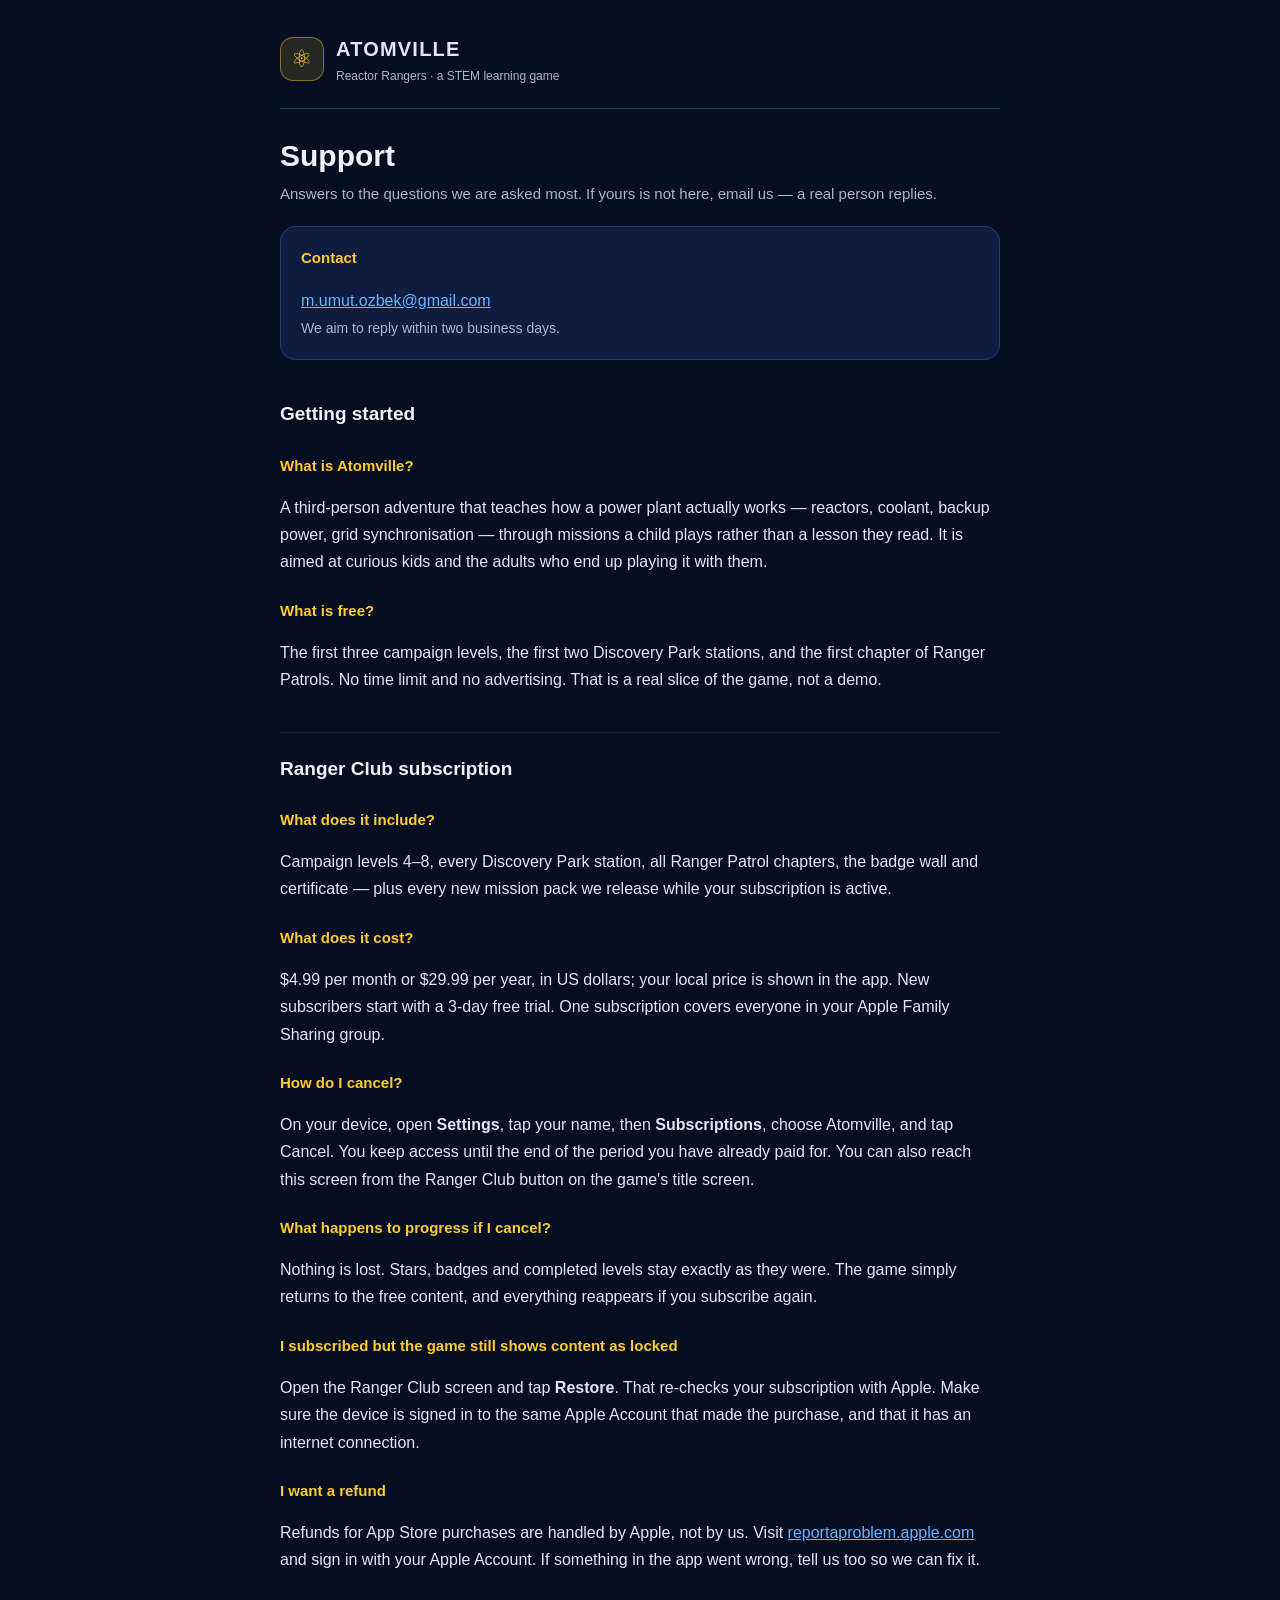
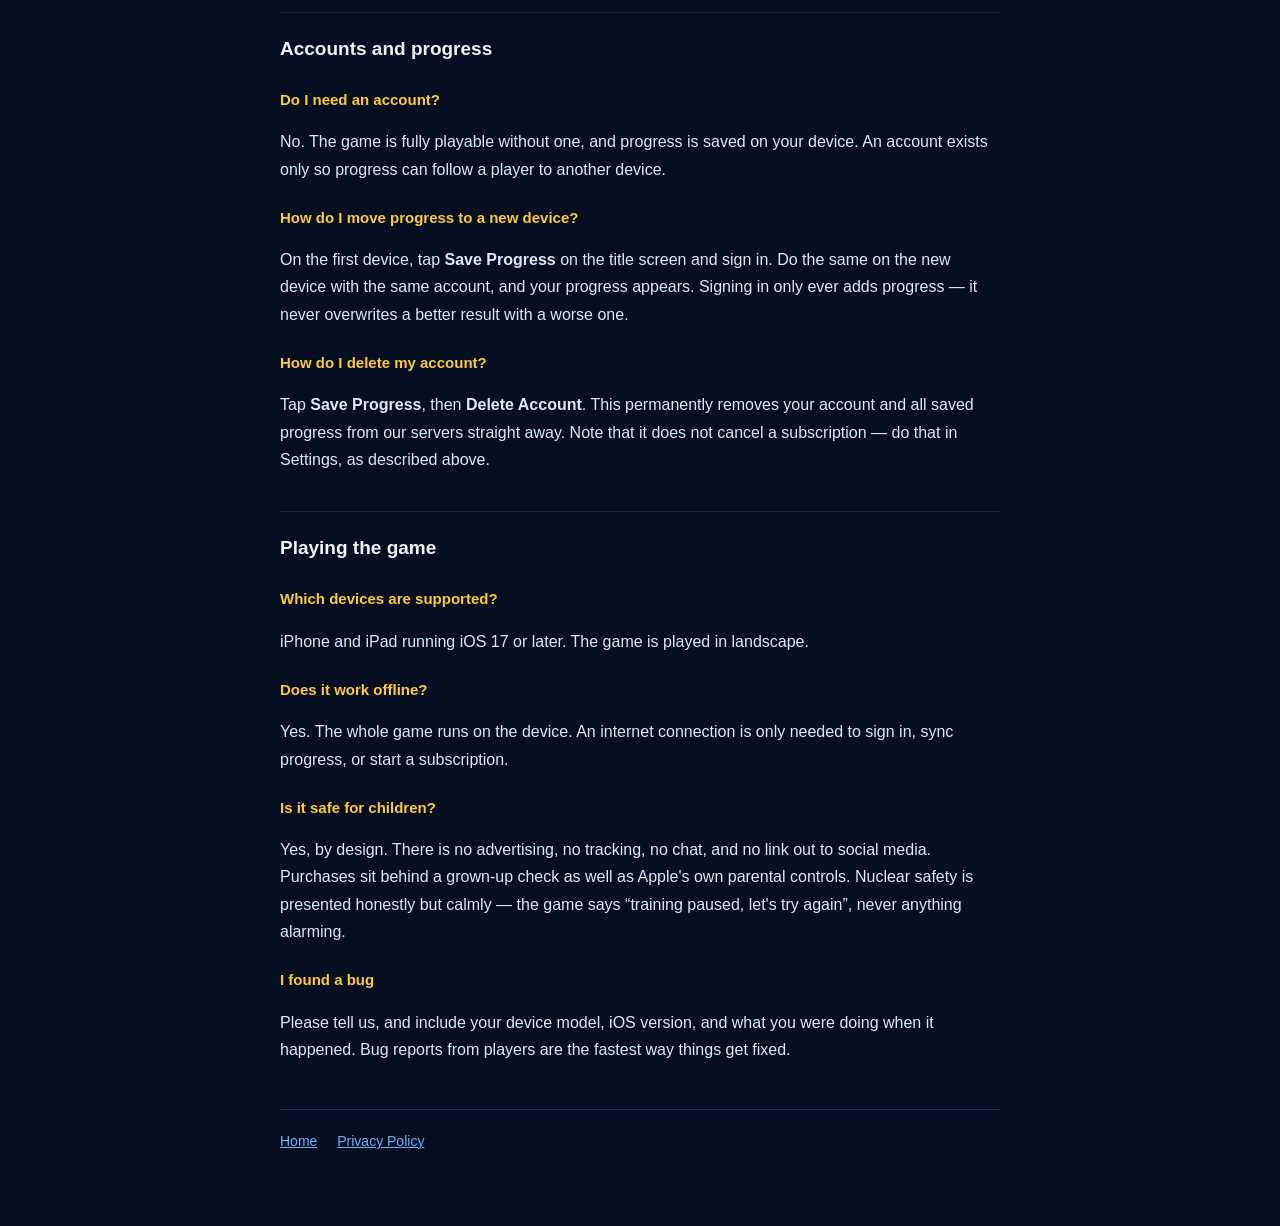
==== support.html @ 27e3f2eb "Add Atomville privacy policy and support pages Static site backing the App Store privacy policy URL " ====
<!DOCTYPE html>
<html lang="en">
<head>
<meta charset="utf-8">
<meta name="viewport" content="width=device-width, initial-scale=1">
<title>Support — Atomville</title>
<link rel="stylesheet" href="style.css">
</head>
<body>
<div class="wrap">

<header class="site">
  <div class="badge">&#9883;</div>
  <p class="brand">ATOMVILLE<small>Reactor Rangers &middot; a STEM learning game</small></p>
</header>

<h1>Support</h1>
<p class="lede">Answers to the questions we are asked most. If yours is not here, email us — a real person replies.</p>

<div class="card">
  <h3>Contact</h3>
  <p style="margin-bottom:0"><a href="mailto:m.umut.ozbek@gmail.com">m.umut.ozbek@gmail.com</a><br>
  <span class="note">We aim to reply within two business days.</span></p>
</div>

<h2>Getting started</h2>

<h3>What is Atomville?</h3>
<p>A third-person adventure that teaches how a power plant actually works —
reactors, coolant, backup power, grid synchronisation — through missions a child
plays rather than a lesson they read. It is aimed at curious kids and the adults
who end up playing it with them.</p>

<h3>What is free?</h3>
<p>The first three campaign levels, the first two Discovery Park stations, and
the first chapter of Ranger Patrols. No time limit and no advertising. That is a
real slice of the game, not a demo.</p>

<h2>Ranger Club subscription</h2>

<h3>What does it include?</h3>
<p>Campaign levels 4&ndash;8, every Discovery Park station, all Ranger Patrol
chapters, the badge wall and certificate — plus every new mission pack we
release while your subscription is active.</p>

<h3>What does it cost?</h3>
<p>$4.99 per month or $29.99 per year, in US dollars; your local price is shown
in the app. New subscribers start with a 3-day free trial. One subscription
covers everyone in your Apple Family Sharing group.</p>

<h3>How do I cancel?</h3>
<p>On your device, open <strong>Settings</strong>, tap your name, then
<strong>Subscriptions</strong>, choose Atomville, and tap Cancel. You keep access
until the end of the period you have already paid for. You can also reach this
screen from the Ranger Club button on the game's title screen.</p>

<h3>What happens to progress if I cancel?</h3>
<p>Nothing is lost. Stars, badges and completed levels stay exactly as they were.
The game simply returns to the free content, and everything reappears if you
subscribe again.</p>

<h3>I subscribed but the game still shows content as locked</h3>
<p>Open the Ranger Club screen and tap <strong>Restore</strong>. That re-checks
your subscription with Apple. Make sure the device is signed in to the same Apple
Account that made the purchase, and that it has an internet connection.</p>

<h3>I want a refund</h3>
<p>Refunds for App Store purchases are handled by Apple, not by us. Visit
<a href="https://reportaproblem.apple.com">reportaproblem.apple.com</a> and sign
in with your Apple Account. If something in the app went wrong, tell us too so we
can fix it.</p>

<h2>Accounts and progress</h2>

<h3>Do I need an account?</h3>
<p>No. The game is fully playable without one, and progress is saved on your
device. An account exists only so progress can follow a player to another
device.</p>

<h3>How do I move progress to a new device?</h3>
<p>On the first device, tap <strong>Save Progress</strong> on the title screen and
sign in. Do the same on the new device with the same account, and your progress
appears. Signing in only ever adds progress — it never overwrites a better result
with a worse one.</p>

<h3>How do I delete my account?</h3>
<p>Tap <strong>Save Progress</strong>, then <strong>Delete Account</strong>. This
permanently removes your account and all saved progress from our servers straight
away. Note that it does not cancel a subscription — do that in Settings, as
described above.</p>

<h2>Playing the game</h2>

<h3>Which devices are supported?</h3>
<p>iPhone and iPad running iOS 17 or later. The game is played in landscape.</p>

<h3>Does it work offline?</h3>
<p>Yes. The whole game runs on the device. An internet connection is only needed
to sign in, sync progress, or start a subscription.</p>

<h3>Is it safe for children?</h3>
<p>Yes, by design. There is no advertising, no tracking, no chat, and no link out
to social media. Purchases sit behind a grown-up check as well as Apple's own
parental controls. Nuclear safety is presented honestly but calmly — the game
says &ldquo;training paused, let's try again&rdquo;, never anything alarming.</p>

<h3>I found a bug</h3>
<p>Please tell us, and include your device model, iOS version, and what you were
doing when it happened. Bug reports from players are the fastest way things get
fixed.</p>

<footer>
  <a href="index.html">Home</a>
  <a href="privacy.html">Privacy Policy</a>
</footer>

</div>
</body>
</html>
---- style.css ----
:root {
  --navy: #091533;
  --navy-deep: #060e22;
  --panel: #0e1c3f;
  --stroke: rgba(52, 166, 250, 0.28);
  --gold: #ffcc30;
  --bolt: #2189f5;
  --text: #eef3fb;
  --muted: #a8b6d1;
}

* { box-sizing: border-box; }

body {
  margin: 0;
  background: var(--navy-deep);
  color: var(--text);
  font: 16px/1.7 -apple-system, BlinkMacSystemFont, "Segoe UI", Roboto, sans-serif;
  -webkit-text-size-adjust: 100%;
}

.wrap { max-width: 760px; margin: 0 auto; padding: 32px 20px 72px; }

header.site {
  display: flex; align-items: center; gap: 12px;
  padding-bottom: 22px; margin-bottom: 28px;
  border-bottom: 1px solid var(--stroke);
}
.badge {
  width: 44px; height: 44px; flex: none;
  display: grid; place-items: center;
  border-radius: 13px;
  background: rgba(255, 204, 48, 0.13);
  border: 1px solid rgba(255, 204, 48, 0.45);
  font-size: 24px;
  line-height: 1;
  color: var(--gold);
}
.brand { font-size: 20px; font-weight: 800; letter-spacing: 1.2px; margin: 0; }
.brand small { display: block; font-size: 12px; font-weight: 500; letter-spacing: 0; color: var(--muted); }

h1 { font-size: 30px; line-height: 1.25; margin: 0 0 6px; }
h2 {
  font-size: 19px; margin: 38px 0 10px;
  padding-top: 20px; border-top: 1px solid rgba(255, 255, 255, 0.08);
}
h2:first-of-type { border-top: 0; padding-top: 0; }
h3 { font-size: 15px; margin: 22px 0 6px; color: var(--gold); }
p, li { color: #dfe7f5; }
.lede { color: var(--muted); font-size: 15px; margin-top: 0; }
ul { padding-left: 22px; }
li { margin: 6px 0; }
a { color: #6ab4ff; }

.card {
  background: var(--panel);
  border: 1px solid var(--stroke);
  border-radius: 16px;
  padding: 18px 20px;
  margin: 20px 0;
}
.card.good { border-color: rgba(92, 200, 120, 0.42); }
.card h3 { margin-top: 0; }
.card.good h3 { color: #7fdf9c; }

table { width: 100%; border-collapse: collapse; margin: 14px 0; font-size: 15px; }
th, td { text-align: left; padding: 10px 12px; border-bottom: 1px solid rgba(255,255,255,0.09); vertical-align: top; }
th { color: var(--gold); font-size: 13px; text-transform: uppercase; letter-spacing: 0.6px; }

.note { font-size: 14px; color: var(--muted); }
footer { margin-top: 46px; padding-top: 20px; border-top: 1px solid var(--stroke); font-size: 14px; color: var(--muted); }
footer a { margin-right: 16px; }

@media (max-width: 520px) {
  h1 { font-size: 25px; }
  .wrap { padding: 24px 16px 56px; }
  /* Stack rows; the first cell reads as the label so the header row is
     redundant and stacking it just produces two orphan words. */
  table, tbody, td, tr { display: block; }
  tr:first-child { display: none; }
  td { border-bottom: 0; padding: 2px 0; }
  td:first-child { font-weight: 700; padding-top: 10px; }
  td:last-child { color: var(--muted); padding-bottom: 10px; }
  tr { border-bottom: 1px solid rgba(255,255,255,0.09); }
}
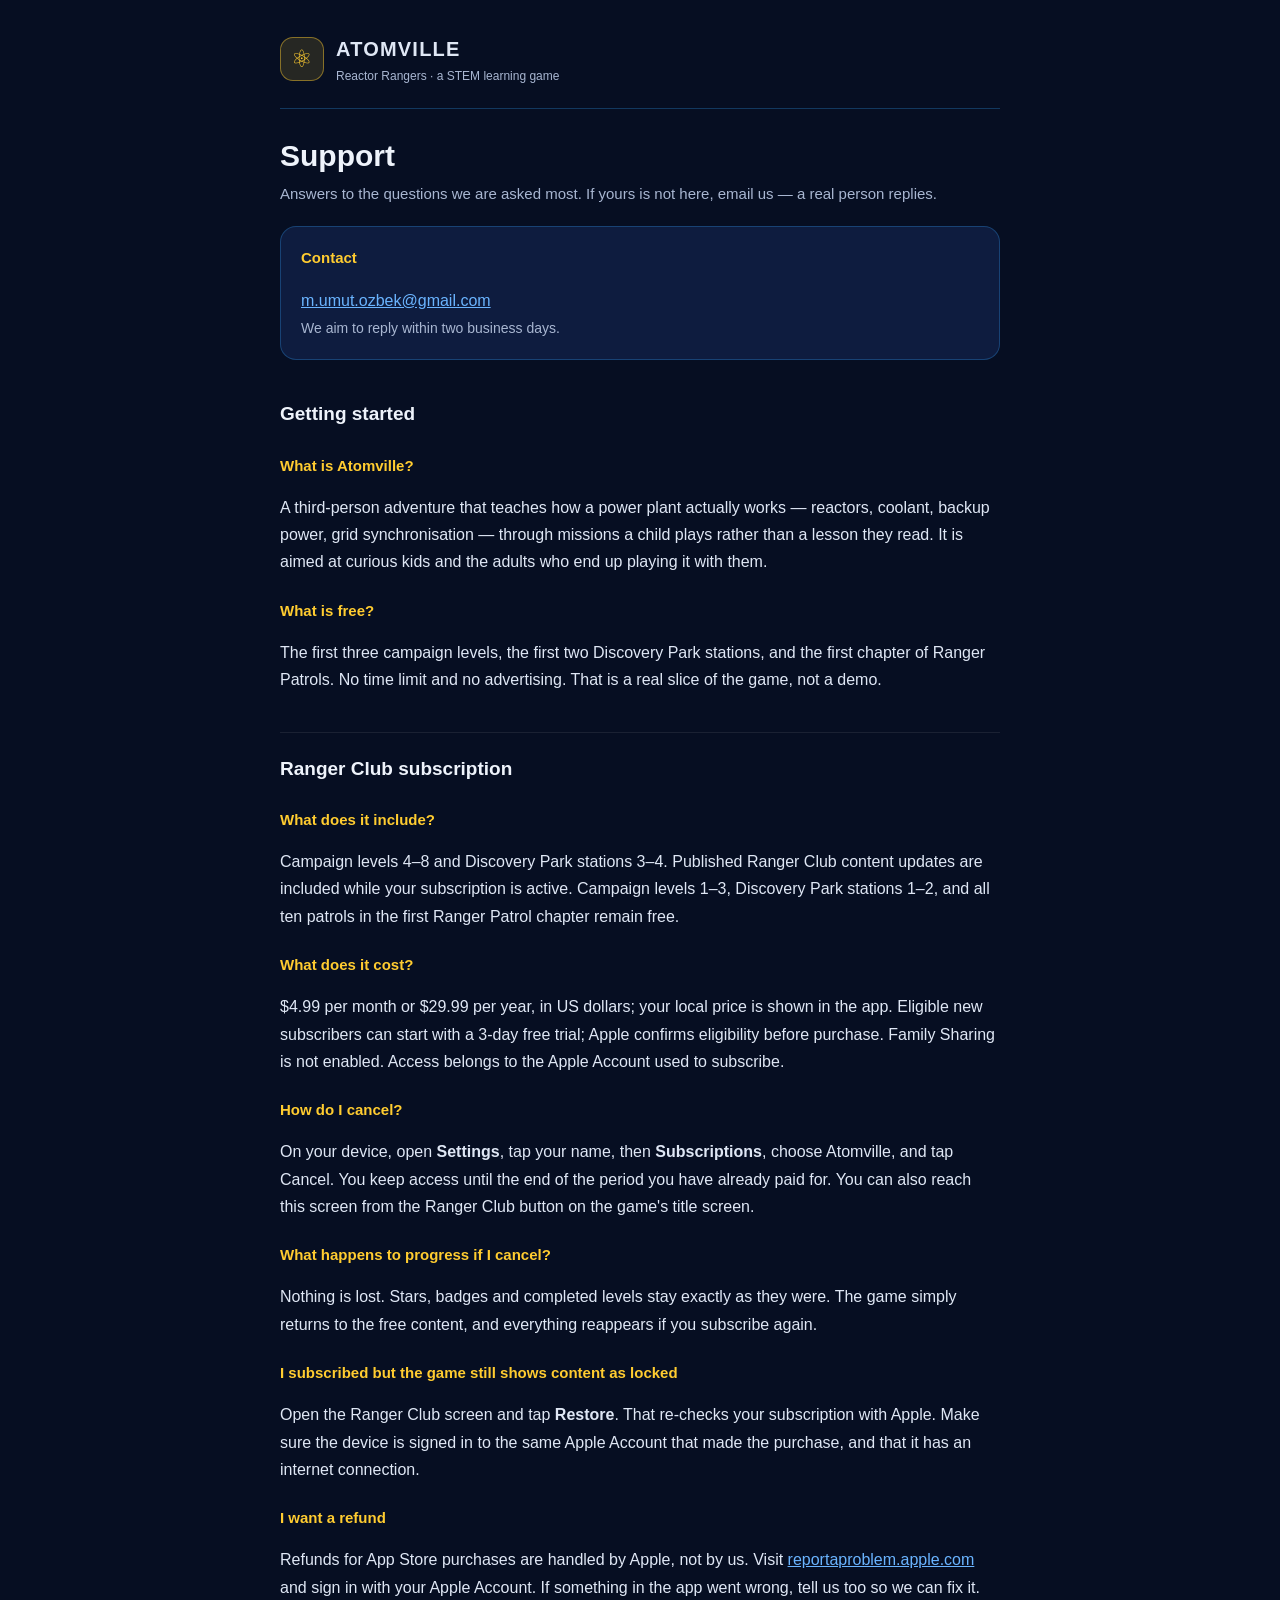
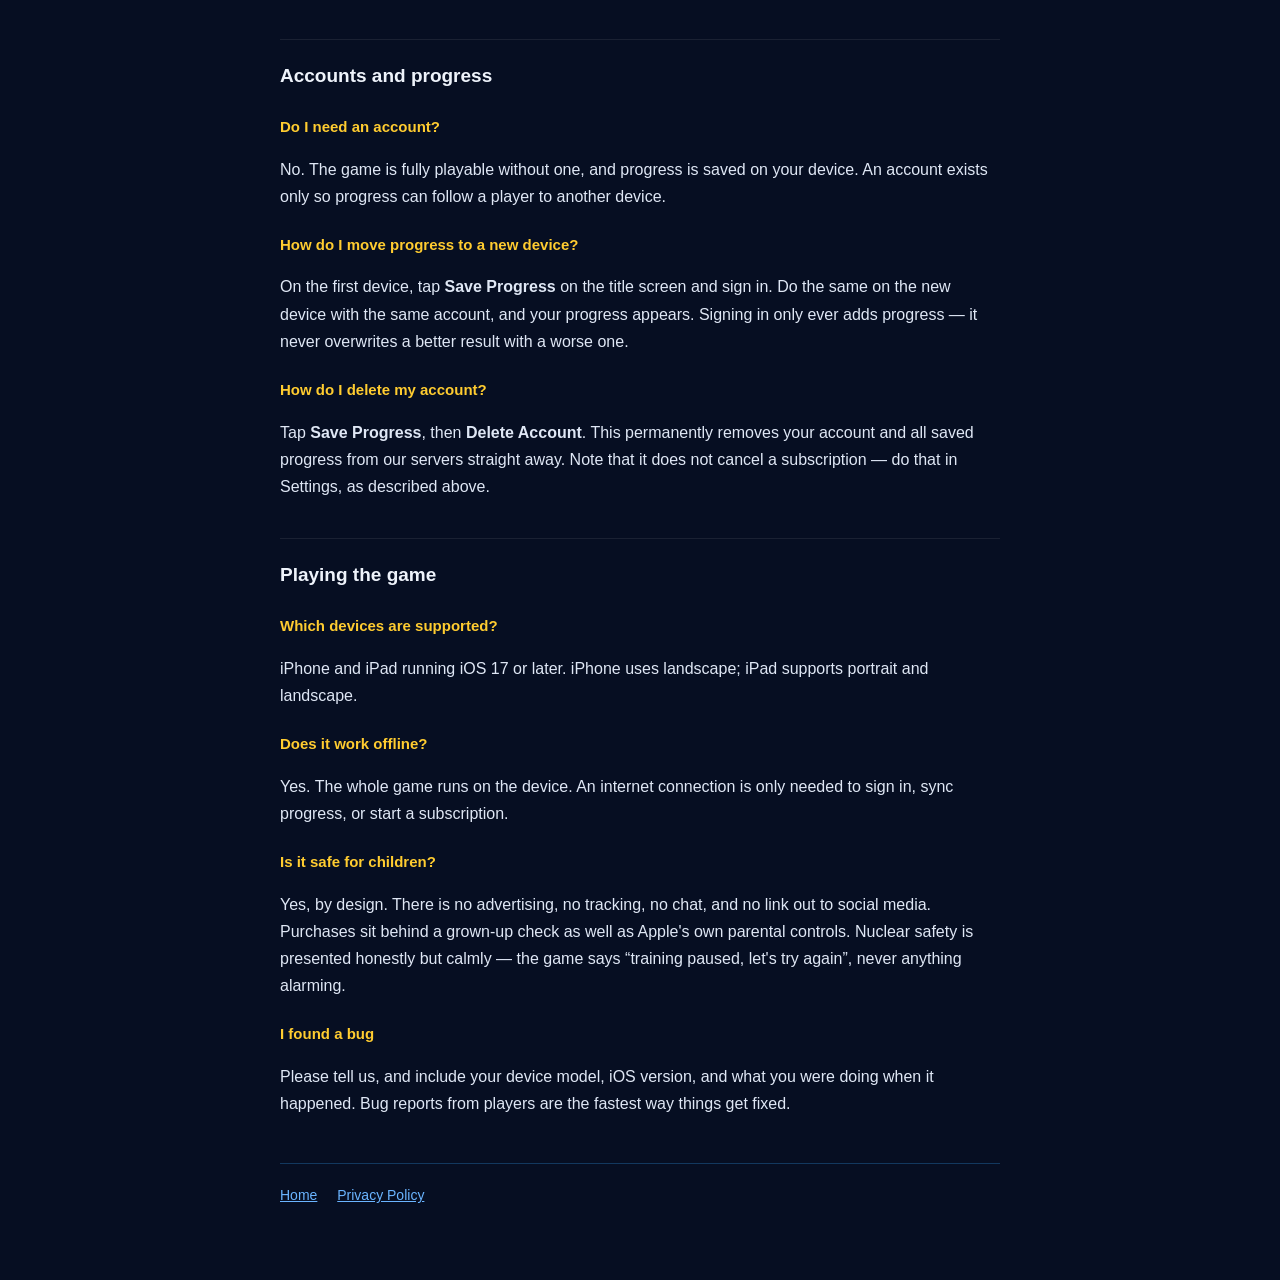
==== commit 754b5ffb: "fix: align support with shipping subscriptions and device layouts" ====
--- a/support.html
+++ b/support.html
@@ -39,14 +39,16 @@
 <h2>Ranger Club subscription</h2>
 
 <h3>What does it include?</h3>
-<p>Campaign levels 4&ndash;8, every Discovery Park station, all Ranger Patrol
-chapters, the badge wall and certificate — plus every new mission pack we
-release while your subscription is active.</p>
+<p>Campaign levels 4&ndash;8 and Discovery Park stations 3&ndash;4. Published
+Ranger Club content updates are included while your subscription is active.
+Campaign levels 1&ndash;3, Discovery Park stations 1&ndash;2, and all ten patrols
+in the first Ranger Patrol chapter remain free.</p>
 
 <h3>What does it cost?</h3>
 <p>$4.99 per month or $29.99 per year, in US dollars; your local price is shown
-in the app. New subscribers start with a 3-day free trial. One subscription
-covers everyone in your Apple Family Sharing group.</p>
+in the app. Eligible new subscribers can start with a 3-day free trial;
+Apple confirms eligibility before purchase. Family Sharing is not enabled.
+Access belongs to the Apple Account used to subscribe.</p>
 
 <h3>How do I cancel?</h3>
 <p>On your device, open <strong>Settings</strong>, tap your name, then
@@ -92,7 +94,8 @@
 <h2>Playing the game</h2>
 
 <h3>Which devices are supported?</h3>
-<p>iPhone and iPad running iOS 17 or later. The game is played in landscape.</p>
+<p>iPhone and iPad running iOS 17 or later. iPhone uses landscape;
+iPad supports portrait and landscape.</p>
 
 <h3>Does it work offline?</h3>
 <p>Yes. The whole game runs on the device. An internet connection is only needed
